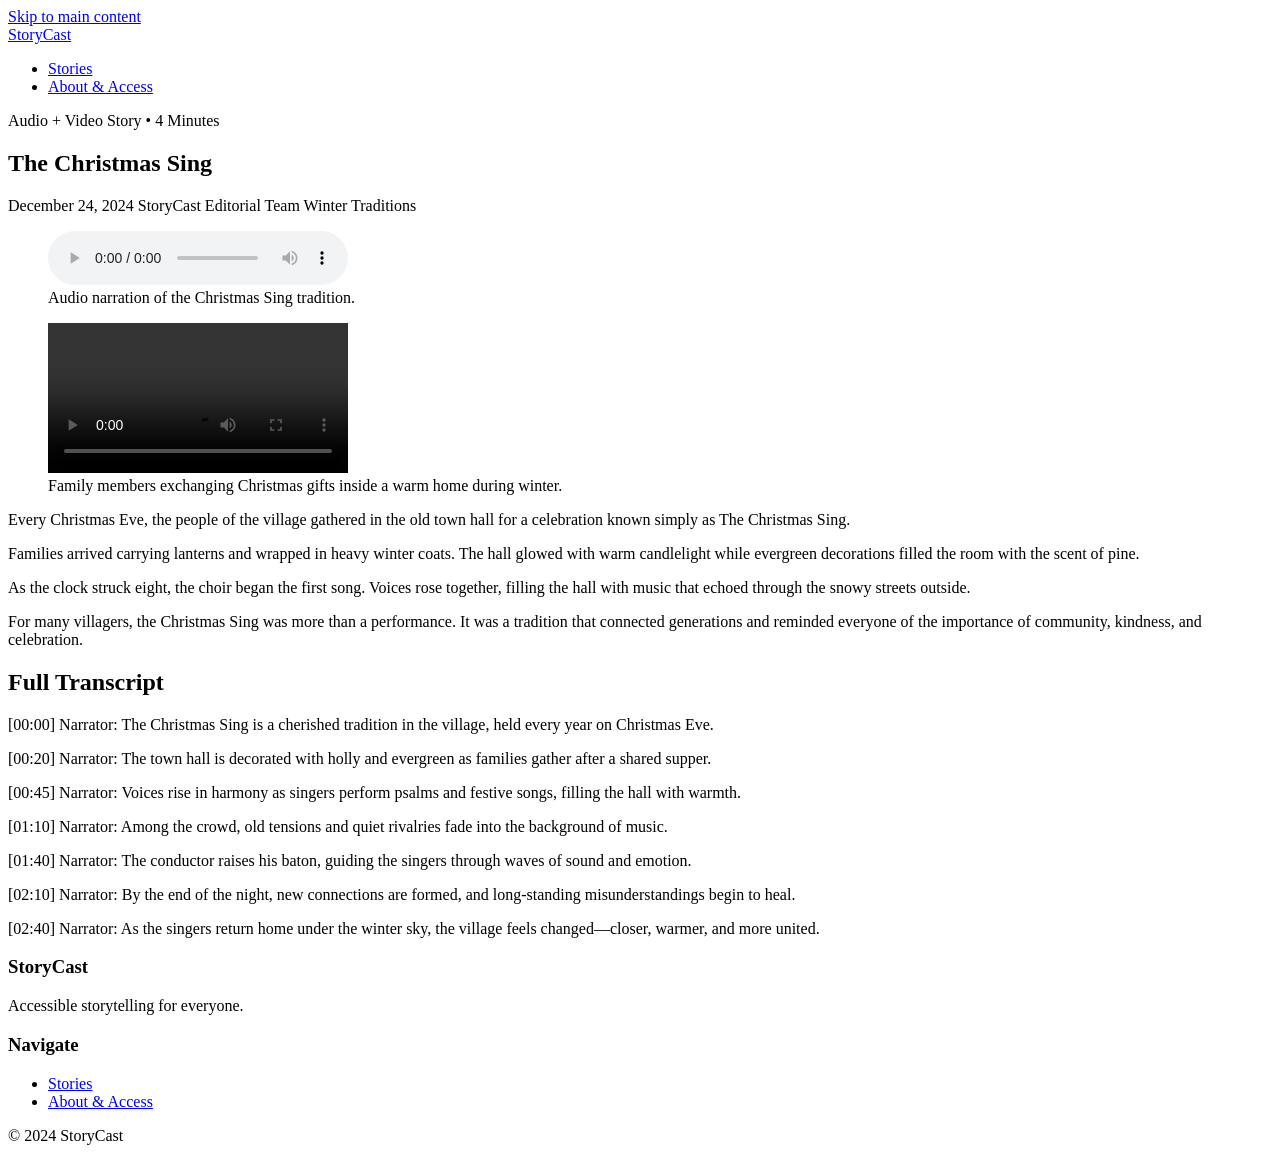
==== story/the-christmas-sing.html @ 902f2dcb "added christmas sing story" ====
<!DOCTYPE html>
<html lang="en">
<head>
<meta charset="UTF-8">
<meta name="viewport" content="width=device-width, initial-scale=1.0">
<meta name="description" content="The Christmas Sing - An accessible audio and video story.">
<title>The Christmas Sing | StoryCast</title>

<link rel="stylesheet" href="../css/main.css">
</head>

<body>

<a href="#main-content" class="skip-nav">Skip to main content</a>

<header class="site-header">
  <div class="container">
    <a href="../index.html" class="site-logo">StoryCast</a>

    <nav class="site-nav" aria-label="Main Navigation">
      <ul>
        <li><a href="../index.html">Stories</a></li>
        <li><a href="../about.html">About & Access</a></li>
      </ul>
    </nav>
  </div>
</header>

<main id="main-content" tabindex="-1">

  <article class="story-layout">

    <header class="story-header">
      <span class="micro-label">Audio + Video Story • 4 Minutes</span>

      <h1>The Christmas Sing</h1>

      <div class="story-meta">
        <span>December 24, 2024</span>
        <span>StoryCast Editorial Team</span>
        <span>Winter Traditions</span>
      </div>
    </header>

    <!-- AUDIO -->

    <div class="story-media">
  <figure>
    <div class="audio-player">
      <audio controls preload="metadata">
        <source
          src="https://listentogenius.com/recordings4/ChristmasSingVillage.mp3"
          type="audio/mpeg">

        Your browser does not support the audio element.
      </audio>

      <figcaption>
        Audio narration of the Christmas Sing tradition.
      </figcaption>
    </div>
  </figure>
</div>

    <!-- VIDEO -->

    <div class="story-media">
  <figure>
    <div class="video-player">

      <video controls preload="metadata">

        <source
          src="https://media.istockphoto.com/id/1706410936/video/snowy-house-window-footage-diverse-family-exchanging-christmas-gifts-to-celebrate-christmas.mp4?s=mp4-640x640-is&k=20&c=TzI0lxd2DM9rheuvS_xzvAlAbXkzs5obFM-q78jfSBw="
          type="video/mp4">

        <track
          kind="captions"
          src="../assets/transcripts/christmas-transcript.vtt"
          srclang="en"
          label="English Captions"
          default>

      </video>

      <figcaption>
        Family members exchanging Christmas gifts inside a warm home during winter.
      </figcaption>

    </div>
  </figure>
</div>

    <!-- STORY -->

    <section class="story-content">

      <p>
        Every Christmas Eve, the people of the village gathered in the old
        town hall for a celebration known simply as The Christmas Sing.
      </p>

      <p>
        Families arrived carrying lanterns and wrapped in heavy winter coats.
        The hall glowed with warm candlelight while evergreen decorations
        filled the room with the scent of pine.
      </p>

      <p>
        As the clock struck eight, the choir began the first song.
        Voices rose together, filling the hall with music that echoed through
        the snowy streets outside.
      </p>

      <p>
        For many villagers, the Christmas Sing was more than a performance.
        It was a tradition that connected generations and reminded everyone
        of the importance of community, kindness, and celebration.
      </p>

    </section>

    <!-- TRANSCRIPT -->

    <section class="transcript" aria-labelledby="transcript-heading">

  <div class="transcript__header">
    <h2 id="transcript-heading">Full Transcript</h2>
  </div>

  <div class="transcript__content">

    <div class="transcript__text">

      <p>
        <span class="timestamp">[00:00]</span>
        <span class="speaker">Narrator:</span>
        The Christmas Sing is a cherished tradition in the village, held every year on Christmas Eve.
      </p>

      <p>
        <span class="timestamp">[00:20]</span>
        <span class="speaker">Narrator:</span>
        The town hall is decorated with holly and evergreen as families gather after a shared supper.
      </p>

      <p>
        <span class="timestamp">[00:45]</span>
        <span class="speaker">Narrator:</span>
        Voices rise in harmony as singers perform psalms and festive songs, filling the hall with warmth.
      </p>

      <p>
        <span class="timestamp">[01:10]</span>
        <span class="speaker">Narrator:</span>
        Among the crowd, old tensions and quiet rivalries fade into the background of music.
      </p>

      <p>
        <span class="timestamp">[01:40]</span>
        <span class="speaker">Narrator:</span>
        The conductor raises his baton, guiding the singers through waves of sound and emotion.
      </p>

      <p>
        <span class="timestamp">[02:10]</span>
        <span class="speaker">Narrator:</span>
        By the end of the night, new connections are formed, and long-standing misunderstandings begin to heal.
      </p>

      <p>
        <span class="timestamp">[02:40]</span>
        <span class="speaker">Narrator:</span>
        As the singers return home under the winter sky, the village feels changed—closer, warmer, and more united.
      </p>

    </div>

  </div>

</section>

  </article>

</main>

<footer class="site-footer">

  <div class="container">

    <div>
      <h3>StoryCast</h3>
      <p>Accessible storytelling for everyone.</p>
    </div>

    <div>
      <h3>Navigate</h3>
      <ul>
        <li><a href="../index.html">Stories</a></li>
        <li><a href="../about.html">About & Access</a></li>
      </ul>
    </div>

  </div>

  <div class="footer-bottom">
    <p>&copy; 2024 StoryCast</p>
  </div>

</footer>

<script src="../js/main.js"></script>

</body>
</html>
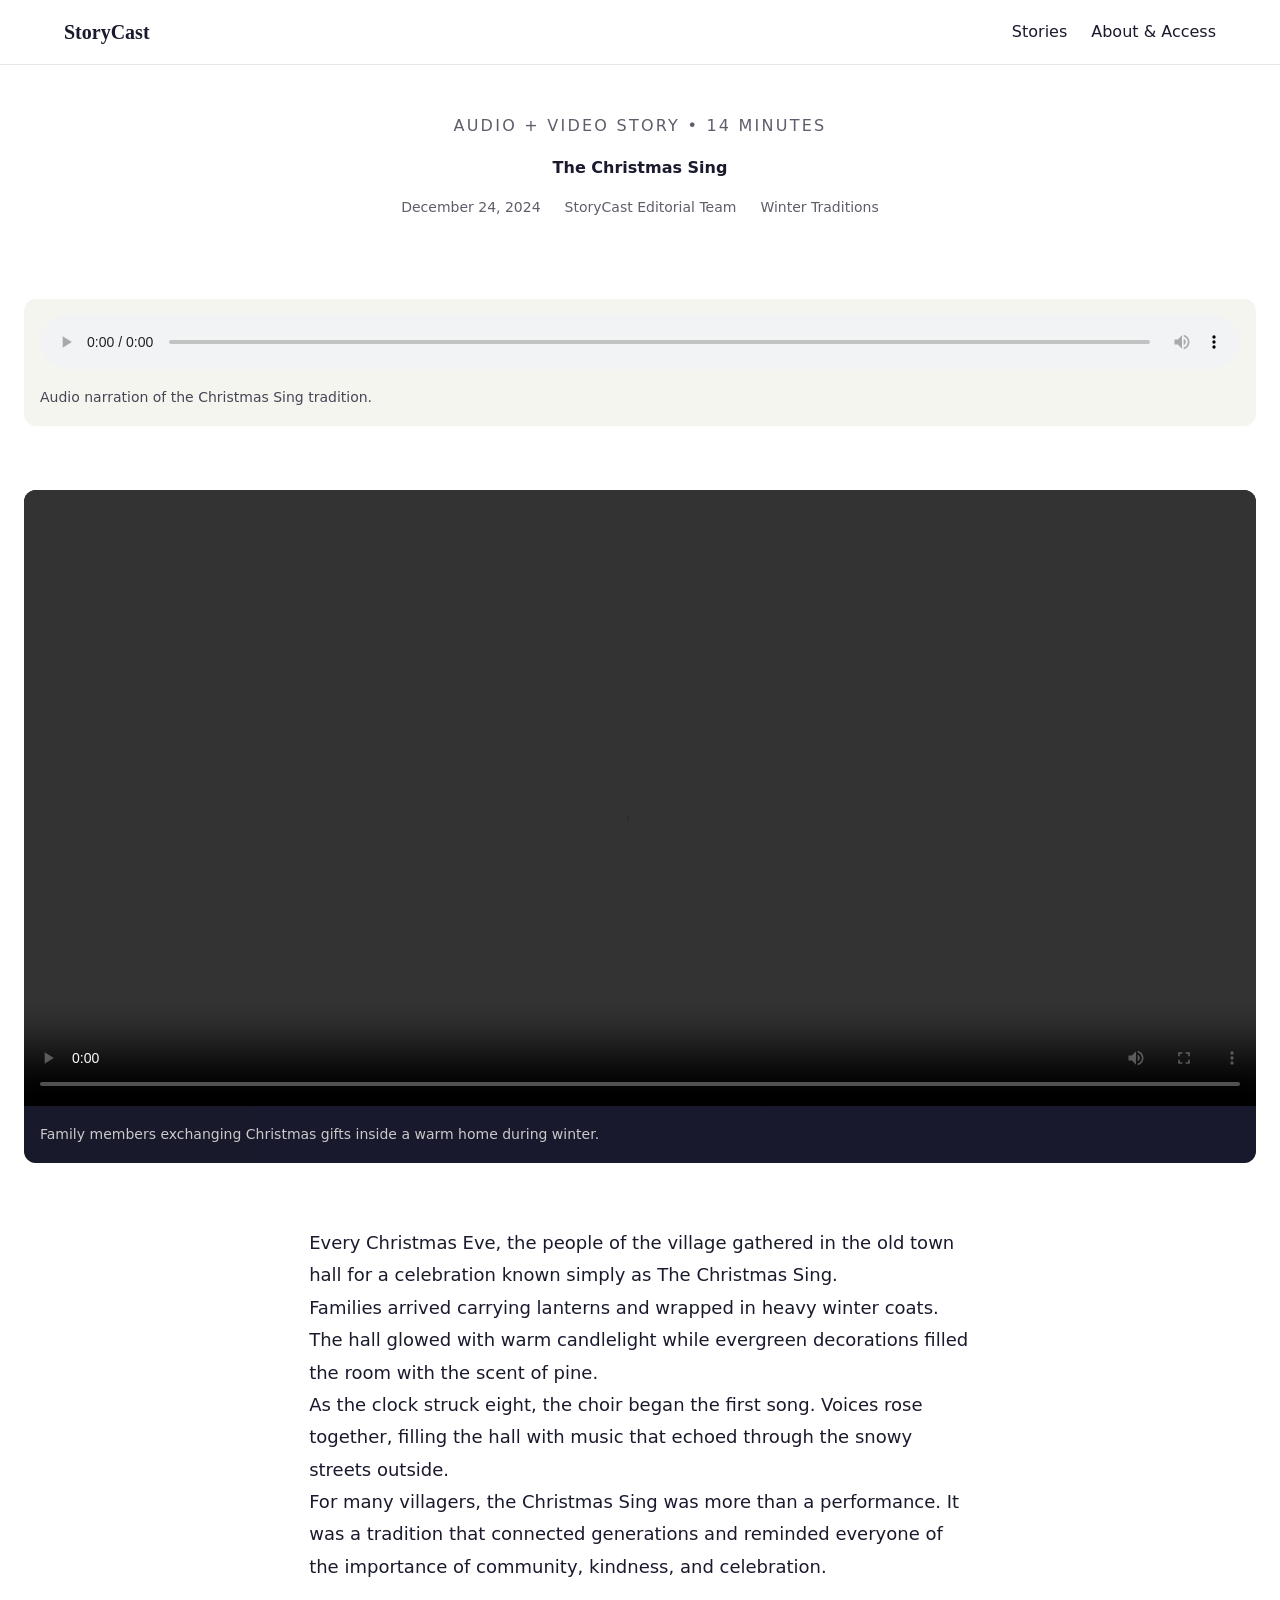
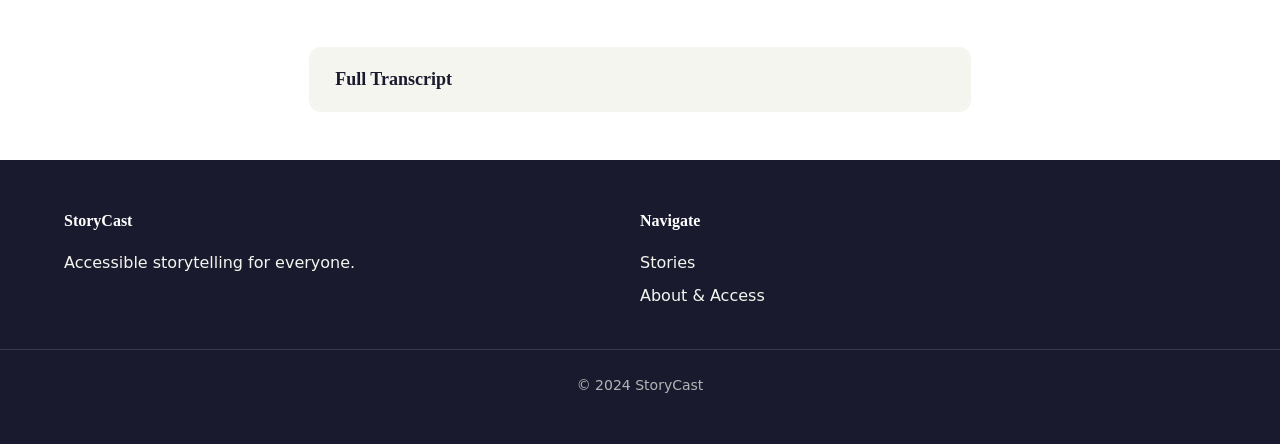
==== commit 1ee06c8a: "added transcript" ====
--- a/story/the-christmas-sing.html
+++ b/story/the-christmas-sing.html
@@ -31,7 +31,7 @@
   <article class="story-layout">
 
     <header class="story-header">
-      <span class="micro-label">Audio + Video Story • 4 Minutes</span>
+      <span class="micro-label">Audio + Video Story • 14 Minutes</span>
 
       <h1>The Christmas Sing</h1>
 
--- a/css/main.css
+++ b/css/main.css
@@ -0,0 +1,994 @@
+@charset "UTF-8";
+@media (prefers-contrast: more) {
+  :root {
+    --focus-ring-color: CanvasText;
+  }
+}
+@media (prefers-color-scheme: dark) {
+  :root {
+    --bg-color: #1a1a2e;
+    --text-color: #f5f5f0;
+  }
+}
+html {
+  font-size: 100%;
+  -webkit-text-size-adjust: 100%;
+}
+
+body {
+  font-family: system-ui, -apple-system, BlinkMacSystemFont, "Segoe UI", Roboto, sans-serif;
+  font-size: 1rem;
+  line-height: 1.6;
+  color: #1a1a2e;
+  background-color: #ffffff;
+  -webkit-font-smoothing: antialiased;
+  -moz-osx-font-smoothing: grayscale;
+}
+
+h1, h2, h3, h4, h5, h6 {
+  font-family: Georgia, "Times New Roman", serif;
+  font-weight: 700;
+  line-height: 1.2;
+  margin-bottom: 1rem;
+  color: #1a1a2e;
+}
+
+h1 {
+  font-size: 3.052rem;
+  margin-bottom: 1.5rem;
+}
+
+h2 {
+  font-size: 2.441rem;
+  margin-top: 3rem;
+}
+
+h3 {
+  font-size: 1.953rem;
+  margin-top: 2rem;
+}
+
+h4 {
+  font-size: 1.563rem;
+}
+
+h5 {
+  font-size: 1.25rem;
+}
+
+p {
+  margin-bottom: 1rem;
+  max-width: 65ch;
+  orphans: 3;
+  widows: 3;
+}
+
+a {
+  color: #1a5f7a;
+  text-decoration: underline;
+  text-underline-offset: 0.15em;
+  text-decoration-thickness: 0.1em;
+  transition: color 150ms ease-out, text-decoration-thickness 150ms ease-out;
+}
+a:hover {
+  color: #134a5e;
+  text-decoration-thickness: 0.2em;
+}
+a:focus-visible {
+  outline: 3px solid #f9a825;
+  outline-offset: 2px;
+  border-radius: 0.25rem;
+}
+a:focus:not(:focus-visible) {
+  outline: none;
+}
+
+small, .text-small {
+  font-size: 0.875rem;
+  line-height: 1.6;
+}
+
+.micro-label {
+  font-family: "SF Mono", Monaco, "Cascadia Code", monospace;
+  font-size: 0.75rem;
+  text-transform: uppercase;
+  letter-spacing: 0.14em;
+  color: #1a1a2e;
+  opacity: 0.7;
+  display: block;
+  margin-bottom: 0.5rem;
+}
+
+.sr-only {
+  position: absolute;
+  width: 1px;
+  height: 1px;
+  padding: 0;
+  margin: -1px;
+  overflow: hidden;
+  clip: rect(0, 0, 0, 0);
+  white-space: nowrap;
+  border: 0;
+}
+
+h1, h2, h3, h4, h5, h6 {
+  font-family: var(--font-heading);
+  font-weight: 700;
+  line-height: var(--line-height-tight);
+  margin-bottom: var(--space-4);
+  color: var(--color-dark);
+}
+
+h1 {
+  font-size: var(--font-size-h1);
+  margin-bottom: var(--space-6);
+}
+
+h2 {
+  font-size: var(--font-size-h2);
+  margin-top: var(--space-12);
+}
+
+h3 {
+  font-size: var(--font-size-h3);
+  margin-top: var(--space-8);
+}
+
+h4 {
+  font-size: var(--font-size-h4);
+}
+
+h5 {
+  font-size: var(--font-size-h5);
+}
+
+p {
+  margin-bottom: var(--space-4);
+  max-width: var(--max-width-narrow);
+  orphans: 3;
+  widows: 3;
+}
+
+a {
+  color: var(--color-primary);
+  text-decoration: underline;
+  text-underline-offset: 0.15em;
+  text-decoration-thickness: 0.1em;
+  transition: color 150ms ease-out, text-decoration-thickness 150ms ease-out;
+}
+
+a:hover {
+  color: var(--color-primary-dark);
+  text-decoration-thickness: 0.2em;
+}
+
+a:focus-visible {
+  outline: var(--focus-ring-width) solid var(--color-focus);
+  outline-offset: var(--focus-ring-offset);
+  border-radius: var(--border-radius-sm);
+}
+
+a:focus:not(:focus-visible) {
+  outline: none;
+}
+
+small, .text-small {
+  font-size: var(--font-size-sm);
+  line-height: var(--line-height-normal);
+}
+
+.micro-label {
+  font-family: var(--font-mono);
+  font-size: var(--font-size-xs);
+  text-transform: uppercase;
+  letter-spacing: 0.14em;
+  color: var(--color-dark);
+  opacity: 0.7;
+  display: block;
+  margin-bottom: var(--space-2);
+}
+
+.sr-only {
+  position: absolute;
+  width: 1px;
+  height: 1px;
+  padding: 0;
+  margin: -1px;
+  overflow: hidden;
+  clip: rect(0, 0, 0, 0);
+  white-space: nowrap;
+  border: 0;
+}
+
+.container {
+  width: 100%;
+  max-width: 75rem;
+  margin-left: auto;
+  margin-right: auto;
+  padding-left: 1.5rem;
+  padding-right: 1.5rem;
+}
+
+.section {
+  padding-top: 4rem;
+  padding-bottom: 4rem;
+}
+
+.page-grid {
+  display: grid;
+  grid-template-rows: auto 1fr auto;
+  min-height: 100vh;
+}
+
+.stories-grid {
+  display: grid;
+  grid-template-columns: repeat(auto-fill, minmax(min(100%, 20rem), 1fr));
+  gap: 2rem;
+  padding: 2rem 0;
+}
+
+.two-column {
+  display: grid;
+  grid-template-columns: 1fr 1fr;
+  gap: 3rem;
+  align-items: start;
+}
+@media (max-width: 64rem) {
+  .two-column {
+    grid-template-columns: 1fr;
+    gap: 2rem;
+  }
+}
+.two-column ul {
+  margin-left: 1.5rem;
+  margin-bottom: 1rem;
+}
+.two-column li {
+  margin-bottom: 0.5rem;
+}
+
+.story-layout {
+  display: grid;
+  grid-template-columns: 1fr min(65ch, 100%) 1fr;
+  gap: 2rem;
+  padding: 3rem 1.5rem;
+}
+.story-layout > * {
+  grid-column: 2;
+}
+.story-layout .story-media {
+  grid-column: 1/-1;
+  margin-bottom: 2rem;
+}
+@media (max-width: 64rem) {
+  .story-layout {
+    grid-template-columns: 1fr;
+    padding: 2rem 1rem;
+  }
+  .story-layout > * {
+    grid-column: 1;
+  }
+}
+
+.story-card-container {
+  container-type: inline-size;
+  container-name: storycard;
+}
+
+.media-card {
+  display: grid;
+  gap: 1rem;
+  background: #ffffff;
+  border-radius: 0.75rem;
+  overflow: hidden;
+  box-shadow: 0 2px 8px rgba(26, 26, 46, 0.1);
+  height: 100%;
+  transition: transform 250ms ease-out, box-shadow 250ms ease-out;
+  grid-template-columns: 1fr;
+}
+.media-card:hover {
+  transform: translateY(-4px);
+  box-shadow: 0 8px 24px rgba(26, 26, 46, 0.15);
+}
+.media-card a {
+  text-decoration: none;
+  color: inherit;
+  display: block;
+  height: 100%;
+}
+.media-card a:focus-visible {
+  outline: 3px solid #f9a825;
+  outline-offset: 2px;
+  border-radius: 0.25rem;
+}
+.media-card__thumbnail {
+  aspect-ratio: 16/9;
+  background: #f5f5f0;
+  overflow: hidden;
+  position: relative;
+}
+.media-card__thumbnail img, .media-card__thumbnail video {
+  width: 100%;
+  height: 100%;
+  object-fit: cover;
+  transition: transform 300ms ease-out;
+}
+.media-card:hover .media-card__thumbnail img {
+  transform: scale(1.05);
+}
+.media-card__type {
+  position: absolute;
+  top: 0.75rem;
+  right: 0.75rem;
+  display: inline-flex;
+  align-items: center;
+  gap: 0.5rem;
+  padding: 0.25rem 0.75rem;
+  background: #1a5f7a;
+  color: #ffffff;
+  border-radius: 0.25rem;
+  font-size: 0.75rem;
+  font-weight: 600;
+  text-transform: uppercase;
+  letter-spacing: 0.05em;
+}
+.media-card__content {
+  padding: 1rem;
+  display: flex;
+  flex-direction: column;
+  gap: 0.5rem;
+}
+.media-card__title {
+  font-size: 1.125rem;
+  margin-bottom: 0;
+  font-family: Georgia, "Times New Roman", serif;
+}
+.media-card__meta {
+  font-size: 0.875rem;
+  color: #1a1a2e;
+  opacity: 0.7;
+  margin-bottom: 0.5rem;
+}
+.media-card__content p {
+  font-size: 0.875rem;
+  line-height: 1.6;
+  margin-bottom: 0;
+  opacity: 0.8;
+}
+
+@container storycard (min-width: 30rem) {
+  .media-card {
+    grid-template-columns: 40% 1fr;
+  }
+  .media-card__thumbnail {
+    aspect-ratio: 1/1;
+  }
+  .media-card__title {
+    font-size: 1.25rem;
+  }
+}
+@container storycard (min-width: 50rem) {
+  .media-card {
+    grid-template-columns: 1fr 1fr;
+  }
+  .media-card__thumbnail {
+    aspect-ratio: 4/3;
+  }
+  .media-card__content {
+    padding: 1.5rem;
+    display: flex;
+    flex-direction: column;
+    justify-content: center;
+  }
+}
+.video-player,
+.audio-player {
+  width: 100%;
+  background: #1a1a2e;
+  border-radius: 0.75rem;
+  overflow: hidden;
+}
+.video-player video, .video-player audio,
+.audio-player video,
+.audio-player audio {
+  width: 100%;
+  display: block;
+}
+.video-player figcaption,
+.audio-player figcaption {
+  padding: 1rem;
+  font-size: 0.875rem;
+  color: #f5f5f0;
+  background: rgba(26, 26, 46, 0.9);
+  line-height: 1.8;
+}
+
+.audio-player {
+  background: #f5f5f0;
+  padding: 1rem;
+}
+.audio-player audio {
+  margin-bottom: 1rem;
+  border-radius: 0.5rem;
+}
+.audio-player figcaption {
+  background: transparent;
+  color: #1a1a2e;
+  padding: 0;
+}
+
+.transcript {
+  margin-top: 2rem;
+  border: 2px solid #f5f5f0;
+  border-radius: 0.75rem;
+  overflow: hidden;
+  background: #ffffff;
+}
+.transcript__header {
+  display: flex;
+  align-items: center;
+  justify-content: space-between;
+  padding: 1rem 1.5rem;
+  background: #f5f5f0;
+  flex-wrap: wrap;
+  gap: 1rem;
+}
+.transcript__header h2, .transcript__header h3 {
+  margin: 0;
+  font-size: 1.125rem;
+  font-family: Georgia, "Times New Roman", serif;
+}
+.transcript__toggle {
+  display: flex;
+  align-items: center;
+  gap: 0.5rem;
+  padding: 0.5rem 1rem;
+  background: #1a5f7a;
+  color: #ffffff;
+  border: none;
+  border-radius: 0.5rem;
+  font-family: system-ui, -apple-system, BlinkMacSystemFont, "Segoe UI", Roboto, sans-serif;
+  font-size: 0.875rem;
+  font-weight: 600;
+  cursor: pointer;
+  transition: background 150ms ease-out;
+}
+.transcript__toggle:hover {
+  background: #134a5e;
+}
+.transcript__toggle:focus-visible {
+  outline: 3px solid #f9a825;
+  outline-offset: 2px;
+  border-radius: 0.25rem;
+}
+.transcript__toggle .toggle-icon {
+  transition: transform 250ms ease-out;
+}
+.transcript__toggle[aria-expanded=true] .toggle-icon {
+  transform: rotate(180deg);
+}
+.transcript__content {
+  max-height: 0;
+  overflow: hidden;
+  transition: max-height 350ms ease-out;
+}
+.transcript__content[aria-hidden=false] {
+  max-height: 2000px;
+}
+.transcript__text {
+  padding: 1.5rem;
+  line-height: 1.8;
+}
+.transcript__text .speaker {
+  font-weight: 600;
+  color: #1a5f7a;
+}
+.transcript__text .timestamp {
+  display: inline-block;
+  padding: 0.25rem 0.5rem;
+  background: #f5f5f0;
+  border-radius: 0.25rem;
+  font-family: "SF Mono", Monaco, "Cascadia Code", monospace;
+  font-size: 0.875rem;
+  color: #c84b31;
+  cursor: pointer;
+  text-decoration: none;
+  margin-right: 0.5rem;
+  transition: background 150ms ease-out, color 150ms ease-out;
+}
+.transcript__text .timestamp:hover {
+  background: #c84b31;
+  color: #ffffff;
+}
+.transcript__text p {
+  margin-bottom: 1rem;
+  padding-left: 2rem;
+  text-indent: -2rem;
+  max-width: 100%;
+}
+.transcript__download {
+  display: inline-flex;
+  align-items: center;
+  gap: 0.5rem;
+  margin: 0 1.5rem 1.5rem;
+  padding: 0.5rem 1rem;
+  border: 2px solid #1a5f7a;
+  border-radius: 0.5rem;
+  color: #1a5f7a;
+  font-weight: 600;
+  text-decoration: none;
+  transition: background 150ms ease-out, color 150ms ease-out;
+}
+.transcript__download:hover {
+  background: #1a5f7a;
+  color: #ffffff;
+}
+
+figure {
+  margin: 0;
+}
+figure figcaption {
+  padding: 1rem;
+  font-size: 0.875rem;
+  color: #1a1a2e;
+  opacity: 0.8;
+  background: #f5f5f0;
+  border-radius: 0 0 0.75rem 0.75rem;
+}
+
+::cue {
+  font-family: system-ui, -apple-system, BlinkMacSystemFont, "Segoe UI", Roboto, sans-serif;
+  font-size: 1.2em;
+  background: rgba(26, 26, 46, 0.9);
+  color: #ffffff;
+}
+
+::cue(v) {
+  color: #f9a825;
+}
+
+.skip-nav {
+  position: absolute;
+  top: -100%;
+  left: 50%;
+  transform: translateX(-50%);
+  z-index: 999;
+  padding: 1rem 1.5rem;
+  background: #1a1a2e;
+  color: #ffffff;
+  font-weight: 600;
+  text-decoration: none;
+  border-radius: 0 0 0.75rem 0.75rem;
+  transition: top 250ms ease-out;
+}
+.skip-nav:focus {
+  top: 0;
+  outline: 3px solid #f9a825;
+  outline-offset: 2px;
+  border-radius: 0.25rem;
+}
+
+:focus-visible {
+  outline: 3px solid #f9a825;
+  outline-offset: 2px;
+  border-radius: 0.25rem;
+}
+
+:focus:not(:focus-visible) {
+  outline: none;
+}
+
+@media (prefers-reduced-motion: reduce) {
+  *,
+  *::before,
+  *::after {
+    animation-duration: 0.01ms !important;
+    animation-iteration-count: 1 !important;
+    transition-duration: 0.01ms !important;
+    scroll-behavior: auto !important;
+  }
+}
+@media (prefers-contrast: more) {
+  .media-card,
+  .transcript,
+  .audio-player,
+  .video-player {
+    border: 2px solid CanvasText;
+  }
+  a {
+    text-decoration: underline;
+  }
+}
+[aria-live] {
+  position: fixed;
+  bottom: 0;
+  right: 0;
+  z-index: 300;
+  padding: 1rem;
+  background: #1a1a2e;
+  color: #ffffff;
+  border-radius: 0.75rem;
+  max-width: 30rem;
+}
+[aria-live]:empty {
+  display: none;
+}
+
+@media print {
+  .skip-nav,
+  .transcript__toggle,
+  .mobile-menu-btn {
+    display: none !important;
+  }
+  .transcript__content {
+    max-height: none !important;
+  }
+  a {
+    text-decoration: underline;
+  }
+  a::after {
+    content: " (" attr(href) ")";
+    font-size: 0.9em;
+    opacity: 0.7;
+  }
+  .hero {
+    background: white !important;
+    color: black !important;
+  }
+  .site-footer {
+    background: white !important;
+    color: black !important;
+  }
+}
+*, *::before, *::after {
+  box-sizing: border-box;
+  margin: 0;
+  padding: 0;
+}
+
+html {
+  scroll-behavior: smooth;
+}
+
+body {
+  min-height: 100vh;
+  display: grid;
+  grid-template-rows: auto 1fr auto;
+}
+
+.site-header {
+  position: sticky;
+  top: 0;
+  z-index: 200;
+  background: rgba(255, 255, 255, 0.95);
+  backdrop-filter: blur(8px);
+  border-bottom: 1px solid rgba(26, 26, 46, 0.1);
+}
+.site-header .container {
+  display: flex;
+  align-items: center;
+  justify-content: space-between;
+  padding-top: 1rem;
+  padding-bottom: 1rem;
+}
+
+.site-logo {
+  font-family: Georgia, "Times New Roman", serif;
+  font-size: 1.25rem;
+  font-weight: 700;
+  color: #1a1a2e;
+  text-decoration: none;
+}
+.site-logo:hover {
+  color: #1a5f7a;
+}
+.site-logo:focus-visible {
+  outline: 3px solid #f9a825;
+  outline-offset: 2px;
+  border-radius: 0.25rem;
+}
+
+.site-nav ul {
+  display: flex;
+  list-style: none;
+  gap: 1.5rem;
+}
+.site-nav a {
+  font-weight: 500;
+  text-decoration: none;
+  color: #1a1a2e;
+  padding: 0.5rem 0;
+  border-bottom: 2px solid transparent;
+  transition: border-color 150ms ease-out, color 150ms ease-out;
+}
+.site-nav a:hover, .site-nav a[aria-current=page] {
+  border-bottom-color: #1a5f7a;
+  color: #1a5f7a;
+}
+
+.mobile-menu-btn {
+  display: none;
+  background: none;
+  border: none;
+  cursor: pointer;
+  padding: 0.5rem;
+  color: #1a1a2e;
+}
+.mobile-menu-btn:focus-visible {
+  outline: 3px solid #f9a825;
+  outline-offset: 2px;
+  border-radius: 0.25rem;
+}
+
+.btn-primary {
+  display: inline-flex;
+  align-items: center;
+  gap: 0.5rem;
+  padding: 0.75rem 1.5rem;
+  background: #1a5f7a;
+  color: #ffffff;
+  font-family: system-ui, -apple-system, BlinkMacSystemFont, "Segoe UI", Roboto, sans-serif;
+  font-weight: 600;
+  font-size: 1rem;
+  border-radius: 0.5rem;
+  text-decoration: none;
+  border: none;
+  cursor: pointer;
+  transition: background 150ms ease-out, transform 150ms ease-out, box-shadow 150ms ease-out;
+}
+.btn-primary:hover {
+  background: #134a5e;
+  transform: translateY(-2px);
+  box-shadow: 0 4px 12px rgba(26, 95, 122, 0.3);
+  color: #ffffff;
+}
+.btn-primary:focus-visible {
+  outline: 3px solid #f9a825;
+  outline-offset: 2px;
+  border-radius: 0.25rem;
+}
+
+.btn-secondary {
+  display: inline-flex;
+  align-items: center;
+  gap: 0.5rem;
+  padding: 0.75rem 1.5rem;
+  background: transparent;
+  color: #1a1a2e;
+  font-family: system-ui, -apple-system, BlinkMacSystemFont, "Segoe UI", Roboto, sans-serif;
+  font-weight: 600;
+  font-size: 1rem;
+  border-radius: 0.5rem;
+  text-decoration: none;
+  border: 2px solid #1a1a2e;
+  cursor: pointer;
+  transition: all 150ms ease-out;
+}
+.btn-secondary:hover {
+  background: #1a1a2e;
+  color: #f5f5f0;
+}
+.btn-secondary:focus-visible {
+  outline: 3px solid #f9a825;
+  outline-offset: 2px;
+  border-radius: 0.25rem;
+}
+
+.hero {
+  background: #1a5f7a;
+  color: #ffffff;
+  padding: 6rem 1.5rem;
+  text-align: center;
+}
+.hero h1 {
+  color: inherit;
+  max-width: 20ch;
+  margin-left: auto;
+  margin-right: auto;
+}
+.hero p {
+  max-width: 60ch;
+  margin-left: auto;
+  margin-right: auto;
+  font-size: 1.125rem;
+  opacity: 0.9;
+}
+.hero .btn-primary {
+  background: #f9a825;
+  color: #1a1a2e;
+  font-weight: 700;
+  margin-top: 2rem;
+}
+.hero .btn-primary:hover {
+  background: #e69500;
+}
+
+.about-hero {
+  background: #c84b31;
+}
+
+.story-header {
+  text-align: center;
+  margin-bottom: 3rem;
+}
+.story-header .micro-label {
+  margin-bottom: 1rem;
+}
+.story-header h1 {
+  margin-bottom: 1rem;
+}
+
+.story-meta {
+  display: flex;
+  justify-content: center;
+  gap: 1.5rem;
+  margin-top: 1rem;
+  font-size: 0.875rem;
+  color: #1a1a2e;
+  opacity: 0.7;
+  flex-wrap: wrap;
+}
+
+.story-content {
+  max-width: 65ch;
+  margin: 0 auto;
+}
+.story-content p {
+  font-size: 1.125rem;
+  line-height: 1.8;
+}
+
+.related-stories {
+  margin-top: 4rem;
+  padding-top: 3rem;
+  border-top: 2px solid #f5f5f0;
+}
+.related-stories h2 {
+  text-align: center;
+  margin-bottom: 2rem;
+  margin-top: 0;
+}
+
+.accessibility-features {
+  background: #f5f5f0;
+  padding: 2rem;
+  border-radius: 0.75rem;
+  margin: 2rem 0;
+}
+.accessibility-features h3 {
+  margin-top: 0;
+  margin-bottom: 1rem;
+}
+.accessibility-features ul {
+  list-style: none;
+  padding: 0;
+}
+.accessibility-features li {
+  padding: 0.75rem 0;
+  padding-left: 2rem;
+  position: relative;
+  border-bottom: 1px solid rgba(26, 26, 46, 0.1);
+}
+.accessibility-features li:last-child {
+  border-bottom: none;
+}
+.accessibility-features li::before {
+  content: "✓";
+  position: absolute;
+  left: 0;
+  color: #2e7d32;
+  font-weight: 700;
+  font-size: 1.125rem;
+}
+
+.site-footer {
+  background: #1a1a2e;
+  color: #f5f5f0;
+  padding: 3rem 0;
+}
+.site-footer a {
+  color: #f5f5f0;
+  text-decoration: none;
+}
+.site-footer a:hover {
+  color: #f9a825;
+  text-decoration: underline;
+}
+.site-footer .container {
+  display: grid;
+  grid-template-columns: 2fr 1fr 1fr;
+  gap: 2rem;
+}
+.site-footer h3 {
+  color: #ffffff;
+  font-size: 1rem;
+  margin-bottom: 1rem;
+  margin-top: 0;
+  font-family: Georgia, "Times New Roman", serif;
+}
+.site-footer ul {
+  list-style: none;
+  padding: 0;
+}
+.site-footer li {
+  margin-bottom: 0.5rem;
+}
+
+.footer-bottom {
+  margin-top: 2rem;
+  padding-top: 1.5rem;
+  border-top: 1px solid rgba(245, 245, 240, 0.2);
+  text-align: center;
+  font-size: 0.875rem;
+  opacity: 0.7;
+}
+
+#announcements {
+  position: fixed;
+  bottom: 1rem;
+  right: 1rem;
+  z-index: 300;
+  padding: 1rem;
+  background: #1a1a2e;
+  color: #ffffff;
+  border-radius: 0.75rem;
+  max-width: 30rem;
+  box-shadow: 0 4px 12px rgba(0, 0, 0, 0.3);
+}
+#announcements:empty {
+  display: none;
+}
+
+@media (max-width: 48rem) {
+  .site-nav {
+    display: none;
+  }
+  .site-nav.is-open {
+    display: flex;
+    flex-direction: column;
+    position: absolute;
+    top: 100%;
+    left: 0;
+    right: 0;
+    background: #ffffff;
+    padding: 1rem;
+    box-shadow: 0 4px 12px rgba(0, 0, 0, 0.1);
+  }
+  .site-nav.is-open ul {
+    flex-direction: column;
+    gap: 1rem;
+  }
+  .mobile-menu-btn {
+    display: block;
+  }
+  .hero {
+    padding: 4rem 1rem;
+  }
+  .hero h1 {
+    font-size: 2.441rem;
+  }
+  .section {
+    padding-top: 3rem;
+    padding-bottom: 3rem;
+  }
+  .stories-grid {
+    grid-template-columns: 1fr;
+  }
+  .site-footer .container {
+    grid-template-columns: 1fr;
+    text-align: center;
+  }
+  .story-meta {
+    flex-direction: column;
+    gap: 0.5rem;
+  }
+  .transcript__header {
+    flex-direction: column;
+    align-items: flex-start;
+  }
+  .accessibility-features {
+    padding: 1rem;
+  }
+}
+
+/*# sourceMappingURL=main.css.map */
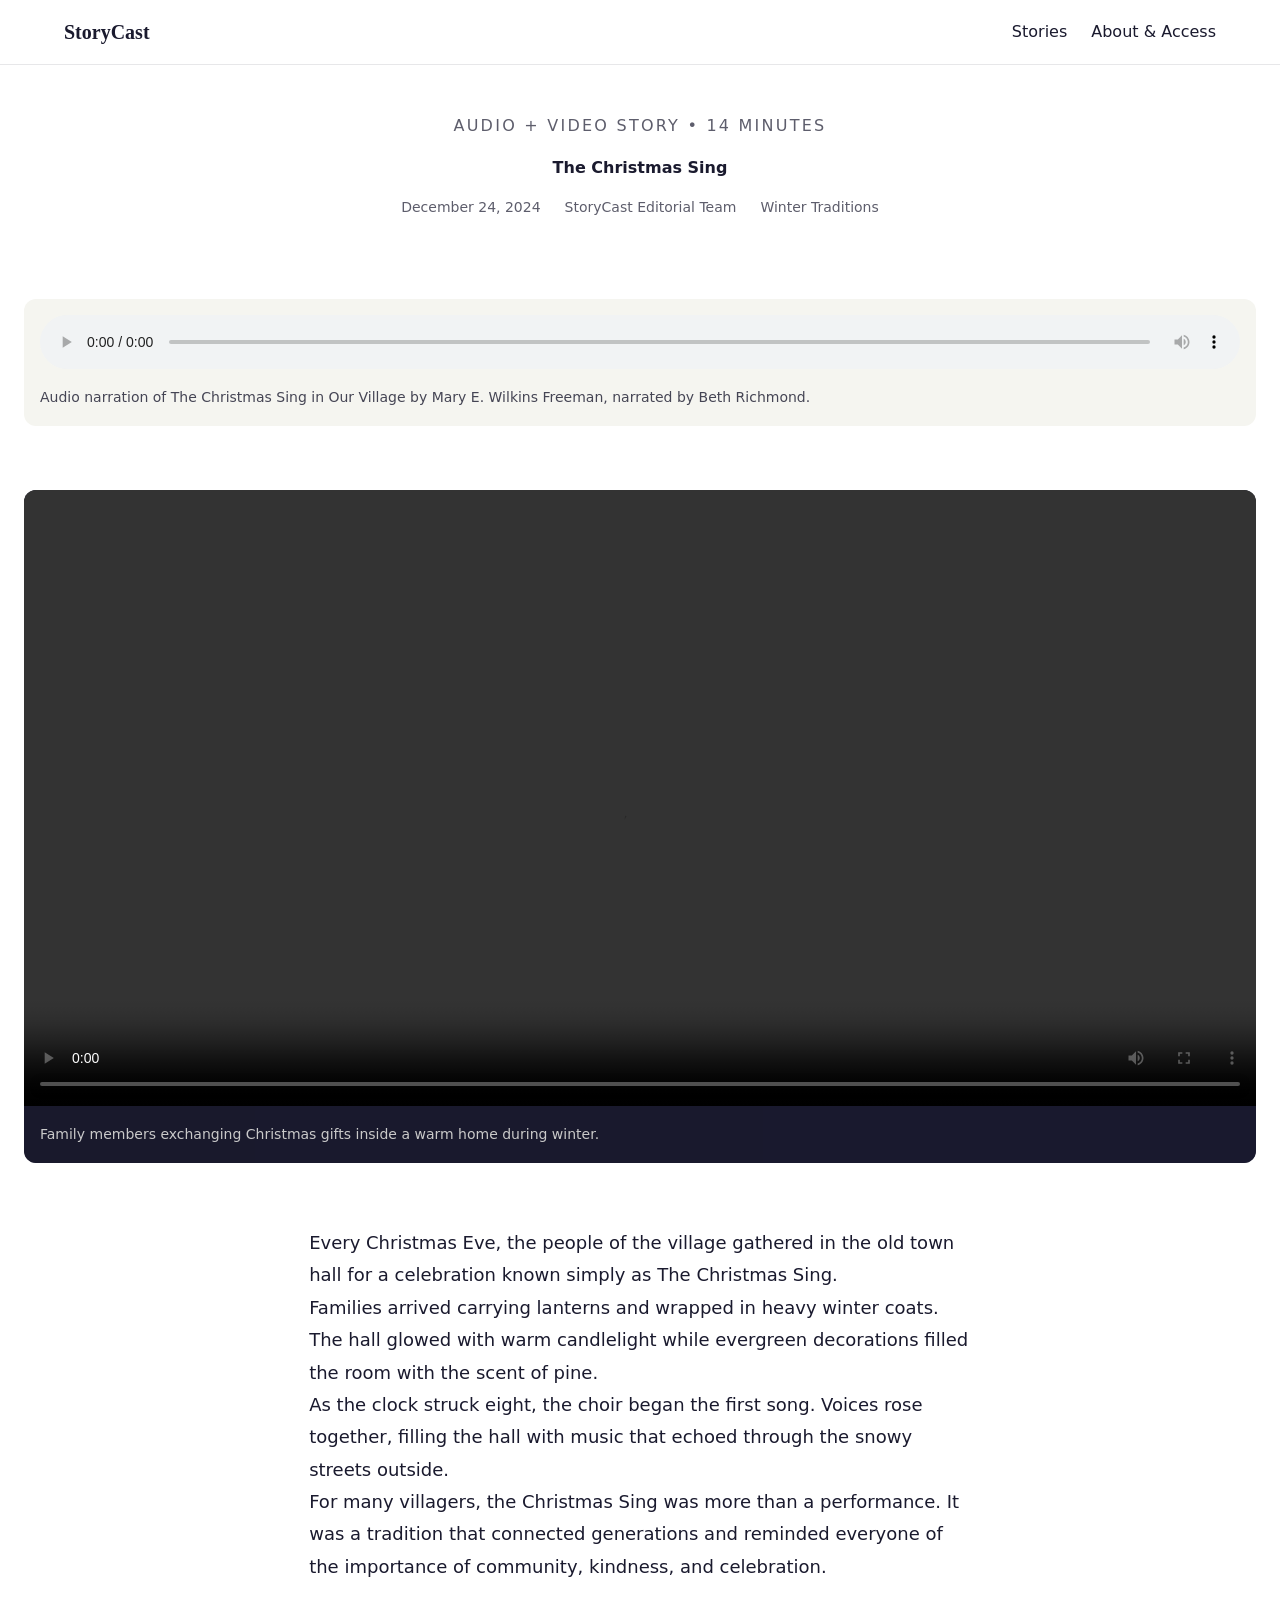
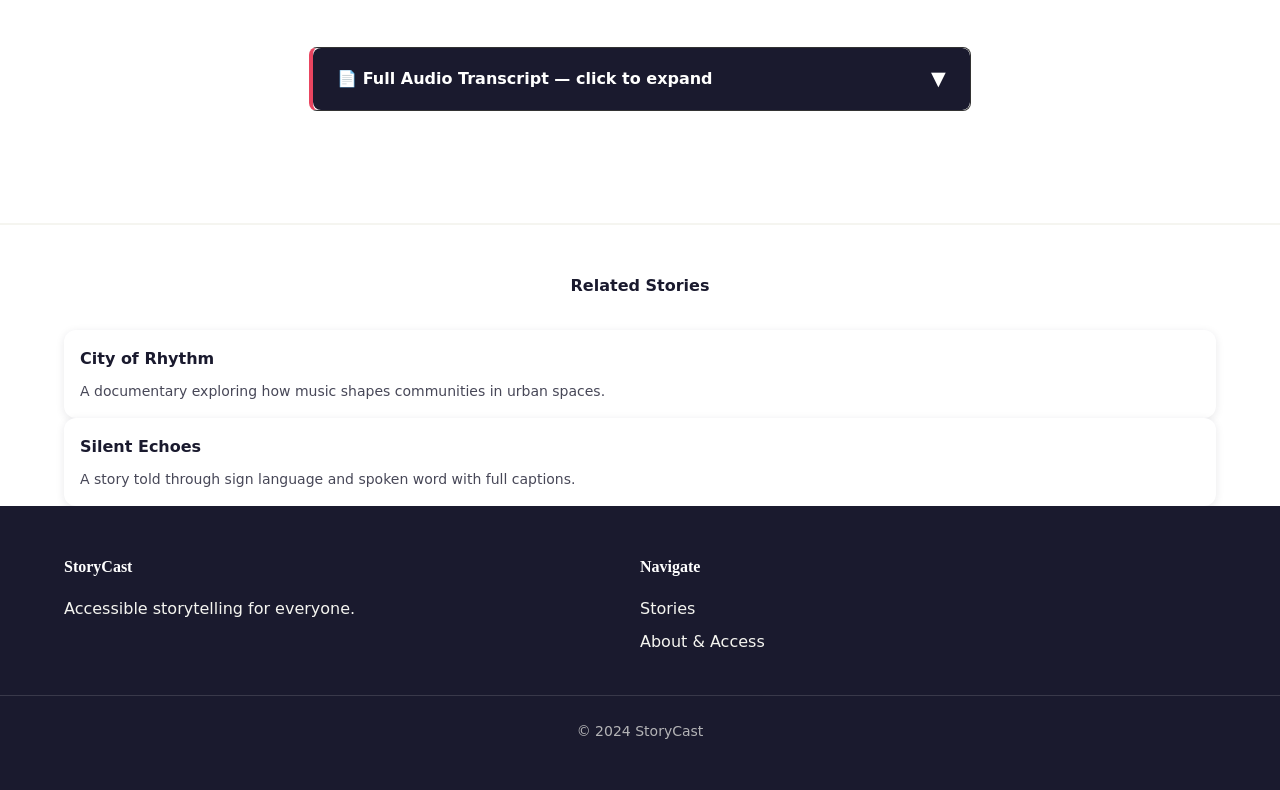
==== commit 0e24cb2d: "added related stories" ====
--- a/story/the-christmas-sing.html
+++ b/story/the-christmas-sing.html
@@ -5,8 +5,90 @@
 <meta name="viewport" content="width=device-width, initial-scale=1.0">
 <meta name="description" content="The Christmas Sing - An accessible audio and video story.">
 <title>The Christmas Sing | StoryCast</title>
-
 <link rel="stylesheet" href="../css/main.css">
+<style>
+  /* TRANSCRIPT DROPDOWN STYLES */
+  .transcript { margin-top: 2rem; border: 1px solid #333; border-left: 4px solid #e94560; border-radius: 8px; overflow: hidden; }
+
+  .transcript__toggle {
+    width: 100%;
+    background: #1a1a2e;
+    color: #fffffe;
+    border: none;
+    padding: 1.2rem 1.5rem;
+    font-size: 1rem;
+    font-weight: 700;
+    text-align: left;
+    cursor: pointer;
+    display: flex;
+    align-items: center;
+    justify-content: space-between;
+    gap: 1rem;
+  }
+
+  .transcript__toggle:hover { background: #0f3460; }
+  .transcript__toggle:focus-visible { outline: 3px solid #ffd803; outline-offset: 2px; }
+
+  .transcript__toggle .arrow {
+    font-size: 1.2rem;
+    transition: transform 0.3s ease;
+    flex-shrink: 0;
+  }
+
+  .transcript__toggle[aria-expanded="true"] .arrow { transform: rotate(180deg); }
+
+  .transcript__body {
+    display: none;
+    background: #111124;
+    padding: 1.5rem;
+    border-top: 1px solid #333;
+  }
+
+  .transcript__body.is-open { display: block; }
+
+  .transcript__body p {
+    margin-bottom: 1.2rem;
+    line-height: 1.8;
+    font-size: 0.95rem;
+    color: #c8c8d8;
+  }
+
+  .timestamp {
+    display: inline-block;
+    background: #e94560;
+    color: #fff;
+    font-size: 0.75rem;
+    font-weight: 700;
+    padding: 2px 8px;
+    border-radius: 20px;
+    margin-right: 8px;
+    font-family: monospace;
+    vertical-align: middle;
+  }
+
+  .speaker {
+    font-weight: 700;
+    color: #ffd803;
+    margin-right: 6px;
+  }
+
+  .transcript__download {
+    display: inline-block;
+    margin-top: 1rem;
+    background: transparent;
+    border: 2px solid #e94560;
+    color: #e94560;
+    padding: 0.5rem 1.2rem;
+    border-radius: 20px;
+    font-size: 0.85rem;
+    font-weight: 700;
+    text-decoration: none;
+    transition: background 0.2s, color 0.2s;
+  }
+
+  .transcript__download:hover { background: #e94560; color: #fff; }
+  .transcript__download:focus-visible { outline: 3px solid #ffd803; outline-offset: 2px; }
+</style>
 </head>
 
 <body>
@@ -16,7 +98,6 @@
 <header class="site-header">
   <div class="container">
     <a href="../index.html" class="site-logo">StoryCast</a>
-
     <nav class="site-nav" aria-label="Main Navigation">
       <ul>
         <li><a href="../index.html">Stories</a></li>
@@ -32,9 +113,7 @@
 
     <header class="story-header">
       <span class="micro-label">Audio + Video Story • 14 Minutes</span>
-
       <h1>The Christmas Sing</h1>
-
       <div class="story-meta">
         <span>December 24, 2024</span>
         <span>StoryCast Editorial Team</span>
@@ -43,156 +122,170 @@
     </header>
 
     <!-- AUDIO -->
-
     <div class="story-media">
-  <figure>
-    <div class="audio-player">
-      <audio controls preload="metadata">
-        <source
-          src="https://listentogenius.com/recordings4/ChristmasSingVillage.mp3"
-          type="audio/mpeg">
-
-        Your browser does not support the audio element.
-      </audio>
-
-      <figcaption>
-        Audio narration of the Christmas Sing tradition.
-      </figcaption>
-    </div>
-  </figure>
-</div>
+      <figure>
+        <div class="audio-player">
+          <audio controls preload="metadata">
+            <source src="https://listentogenius.com/recordings4/ChristmasSingVillage.mp3" type="audio/mpeg">
+            Your browser does not support the audio element.
+          </audio>
+          <figcaption>
+            Audio narration of The Christmas Sing in Our Village by Mary E. Wilkins Freeman, narrated by Beth Richmond.
+          </figcaption>
+        </div>
+      </figure>
+    </div>
 
     <!-- VIDEO -->
-
     <div class="story-media">
-  <figure>
-    <div class="video-player">
-
-      <video controls preload="metadata">
-
-        <source
-          src="https://media.istockphoto.com/id/1706410936/video/snowy-house-window-footage-diverse-family-exchanging-christmas-gifts-to-celebrate-christmas.mp4?s=mp4-640x640-is&k=20&c=TzI0lxd2DM9rheuvS_xzvAlAbXkzs5obFM-q78jfSBw="
-          type="video/mp4">
-
-        <track
-          kind="captions"
-          src="../assets/transcripts/christmas-transcript.vtt"
-          srclang="en"
-          label="English Captions"
-          default>
-
-      </video>
-
-      <figcaption>
-        Family members exchanging Christmas gifts inside a warm home during winter.
-      </figcaption>
-
-    </div>
-  </figure>
-</div>
+      <figure>
+        <div class="video-player">
+          <video controls preload="metadata">
+            <source src="https://media.istockphoto.com/id/1706410936/video/snowy-house-window-footage-diverse-family-exchanging-christmas-gifts-to-celebrate-christmas.mp4?s=mp4-640x640-is&k=20&c=TzI0lxd2DM9rheuvS_xzvAlAbXkzs5obFM-q78jfSBw=" type="video/mp4">
+            <track kind="captions" src="../assets/transcripts/christmas-transcript.vtt" srclang="en" label="English Captions" default>
+          </video>
+          <figcaption>
+            Family members exchanging Christmas gifts inside a warm home during winter.
+          </figcaption>
+        </div>
+      </figure>
+    </div>
 
     <!-- STORY -->
-
     <section class="story-content">
-
-      <p>
-        Every Christmas Eve, the people of the village gathered in the old
-        town hall for a celebration known simply as The Christmas Sing.
-      </p>
-
-      <p>
-        Families arrived carrying lanterns and wrapped in heavy winter coats.
-        The hall glowed with warm candlelight while evergreen decorations
-        filled the room with the scent of pine.
-      </p>
-
-      <p>
-        As the clock struck eight, the choir began the first song.
-        Voices rose together, filling the hall with music that echoed through
-        the snowy streets outside.
-      </p>
-
-      <p>
-        For many villagers, the Christmas Sing was more than a performance.
-        It was a tradition that connected generations and reminded everyone
-        of the importance of community, kindness, and celebration.
-      </p>
-
+      <p>Every Christmas Eve, the people of the village gathered in the old town hall for a celebration known simply as The Christmas Sing.</p>
+      <p>Families arrived carrying lanterns and wrapped in heavy winter coats. The hall glowed with warm candlelight while evergreen decorations filled the room with the scent of pine.</p>
+      <p>As the clock struck eight, the choir began the first song. Voices rose together, filling the hall with music that echoed through the snowy streets outside.</p>
+      <p>For many villagers, the Christmas Sing was more than a performance. It was a tradition that connected generations and reminded everyone of the importance of community, kindness, and celebration.</p>
     </section>
 
-    <!-- TRANSCRIPT -->
-
+    <!-- TRANSCRIPT DROPDOWN -->
     <section class="transcript" aria-labelledby="transcript-heading">
 
-  <div class="transcript__header">
-    <h2 id="transcript-heading">Full Transcript</h2>
-  </div>
-
-  <div class="transcript__content">
-
-    <div class="transcript__text">
-
-      <p>
-        <span class="timestamp">[00:00]</span>
-        <span class="speaker">Narrator:</span>
-        The Christmas Sing is a cherished tradition in the village, held every year on Christmas Eve.
-      </p>
-
-      <p>
-        <span class="timestamp">[00:20]</span>
-        <span class="speaker">Narrator:</span>
-        The town hall is decorated with holly and evergreen as families gather after a shared supper.
-      </p>
-
-      <p>
-        <span class="timestamp">[00:45]</span>
-        <span class="speaker">Narrator:</span>
-        Voices rise in harmony as singers perform psalms and festive songs, filling the hall with warmth.
-      </p>
-
-      <p>
-        <span class="timestamp">[01:10]</span>
-        <span class="speaker">Narrator:</span>
-        Among the crowd, old tensions and quiet rivalries fade into the background of music.
-      </p>
-
-      <p>
-        <span class="timestamp">[01:40]</span>
-        <span class="speaker">Narrator:</span>
-        The conductor raises his baton, guiding the singers through waves of sound and emotion.
-      </p>
-
-      <p>
-        <span class="timestamp">[02:10]</span>
-        <span class="speaker">Narrator:</span>
-        By the end of the night, new connections are formed, and long-standing misunderstandings begin to heal.
-      </p>
-
-      <p>
-        <span class="timestamp">[02:40]</span>
-        <span class="speaker">Narrator:</span>
-        As the singers return home under the winter sky, the village feels changed—closer, warmer, and more united.
-      </p>
-
-    </div>
-
-  </div>
-
-</section>
+      <button
+        class="transcript__toggle"
+        id="transcript-btn"
+        aria-expanded="false"
+        aria-controls="transcript-body"
+      >
+        <span id="transcript-heading">📄 Full Audio Transcript — click to expand</span>
+        <span class="arrow" aria-hidden="true">▼</span>
+      </button>
+
+      <div class="transcript__body" id="transcript-body" role="region" aria-label="Full audio transcript">
+
+        <p><span class="timestamp">00:00</span><span class="speaker">Narrator:</span> The following is The Christmas Sing in Our Village by Mary E. Wilkins Freeman, narrated by Beth Richmond.</p>
+
+        <p><span class="timestamp">00:18</span><span class="speaker">Narrator:</span> The singing school is a regular institution in our village during the winter months, but the one of special interest is held on Christmas Eve — called the Christmas Sing.</p>
+
+        <p><span class="timestamp">00:35</span><span class="speaker">Narrator:</span> On that night only the psalms and fugues appropriate to the occasion are sung, and the town hall is trimmed with holly and evergreen. The sing begins at eight o'clock and is always preceded by a turkey supper.</p>
+
+        <p><span class="timestamp">00:52</span><span class="speaker">Narrator:</span> The supper is at the tavern — now we say hotel — the same old house where the stages drew up before the railroad was built. At least two hours are required to dispose of the good things and speechify.</p>
+
+        <p><span class="timestamp">01:10</span><span class="speaker">Narrator:</span> Then the people cross the road to the town hall where the sing is held. It is a great occasion and the women give as much care to their costumes as if they were going to a ball.</p>
+
+        <p><span class="timestamp">01:28</span><span class="speaker">Narrator:</span> The dressmaker is hard worked for weeks before the sing. Everybody who can afford it has a new dress, and those who cannot have their old ones made over.</p>
+
+        <p><span class="timestamp">02:05</span><span class="speaker">Narrator:</span> The sing of last year was noteworthy in another respect — there were three betrothals and a runaway marriage that night. It was ideal weather: very cold and clear, a full moon, and beautiful snow for sleighing.</p>
+
+        <p><span class="timestamp">02:45</span><span class="speaker">Narrator:</span> At six o'clock everybody was assembled at the tavern. Past and present members of the singing school, even old man Veazey who was over ninety, were there.</p>
+
+        <p><span class="timestamp">03:05</span><span class="speaker">Narrator:</span> One of the best speeches was made by Mr. Cassius C. Dowell from East Langham — a fine tenor singer and quite a celebrity who sings in the church choir and is in great demand at funerals.</p>
+
+        <p><span class="timestamp">03:25</span><span class="speaker">Narrator:</span> Lottie Green sat next to him at supper. Mr. Lucius Downey was on her other side, but she paid no attention to him.</p>
+
+        <p><span class="timestamp">03:48</span><span class="speaker">Narrator:</span> Lorinda Snell looked very well in a new silk dress, plum color with velvet trimming. Her cheeks were pink, her eyes bright, and her hair most beautifully crimped.</p>
+
+        <p><span class="timestamp">04:10</span><span class="speaker">Narrator:</span> Lottie Green had made over her old blue cloth dress and added silk sleeves — it looked as good as new.</p>
+
+        <p><span class="timestamp">04:32</span><span class="speaker">Narrator:</span> Probably Maria Rice had the finest new dress — pink silk with a square, low-cut waist. A most startling innovation in our village.</p>
+
+        <p><span class="timestamp">04:55</span><span class="speaker">Narrator:</span> Maria wore a great bunch of pink roses on one shoulder. The other girls were half admiring, half scandalized. No such costume had ever been worn to the singing school before.</p>
+
+        <p><span class="timestamp">05:15</span><span class="speaker">Narrator:</span> Poor Zephyretta Stockwell, in a black silk that might have suited her grandmother, was entirely eclipsed by Maria — in more senses than one.</p>
+
+        <p><span class="timestamp">05:38</span><span class="speaker">Narrator:</span> When supper was over the people assembled in the town hall. Green wreaths hung in all the windows, and the portrait of Squire Ebenezer Adams was draped with an American flag.</p>
+
+        <p><span class="timestamp">06:00</span><span class="speaker">Narrator:</span> Our singing master Mr. Orlando Sage stood on the stage and conducted. At eight o'clock he raised his baton, and the music began.</p>
+
+        <p><span class="timestamp">06:22</span><span class="speaker">Narrator:</span> Everybody stood up and sang their best and loudest. The old fugues were grand — had it not been for the weakness in the sopranos.</p>
+
+        <p><span class="timestamp">06:45</span><span class="speaker">Narrator:</span> Mr. Sage waved his baton frantically at the sopranos. Finally, with a stamp of his foot, he brought the whole school to a dead stop.</p>
+
+        <p><span class="timestamp">07:08</span><span class="speaker">Mr. Sage:</span> "Miss Stockwell — why don't you sing?"</p>
+
+        <p><span class="timestamp">07:15</span><span class="speaker">Narrator:</span> Everybody stared at Zephyretta. She turned white, then red, and replied meekly that she was singing.</p>
+
+        <p><span class="timestamp">07:30</span><span class="speaker">Mr. Sage:</span> "No you are not. I rode past your father's yesterday and heard you — you have a voice. Why don't you sing?"</p>
+
+        <p><span class="timestamp">07:52</span><span class="speaker">Narrator:</span> Zephyretta looked as if she would cry. Then Lorinda Snell suddenly spoke for her.</p>
+
+        <p><span class="timestamp">08:15</span><span class="speaker">Lorinda Snell:</span> "I can tell you why, Mr. Sage. Three years ago I heard Maria Rice tell Zephyretta not to sing so loud — she drowned her out — and Zephyretta hasn't sung loud since."</p>
+
+        <p><span class="timestamp">08:40</span><span class="speaker">Narrator:</span> When Lorinda stopped, with a defiant nod, you could have heard a pin drop. Maria Rice was blushing as pink as her dress.</p>
+
+        <p><span class="timestamp">09:00</span><span class="speaker">Narrator:</span> Mr. Sage brought his baton down. "Sing!" he shouted, and we all began again with "When Shepherds Watch Their Flocks by Night."</p>
+
+        <p><span class="timestamp">09:22</span><span class="speaker">Narrator:</span> Zephyretta let out her voice — and we were all amazed. Nobody had dreamed she could sing so well. Maria did not sing again that evening.</p>
+
+        <p><span class="timestamp">09:45</span><span class="speaker">Narrator:</span> At ten o'clock we closed. Many a young woman who had come with her father went home in the sleigh of a gallant swain waiting outside.</p>
+
+        <p><span class="timestamp">10:05</span><span class="speaker">Narrator:</span> Maria Rice was seen lingering and peering toward Jim Payne, then gathering up her pink skirts to walk forlornly home with Lydia Wheelock.</p>
+
+        <p><span class="timestamp">10:28</span><span class="speaker">Narrator:</span> She was barely on the road before Jim Payne and Zephyretta passed her in his sleigh, drawn by his fast black horse. Everybody was astonished.</p>
+
+        <p><span class="timestamp">10:50</span><span class="speaker">Narrator:</span> Mr. Dowell took Lottie Green home. Mr. Downey escorted Lorinda Snell with a lantern — and in its light she looked like a young girl.</p>
+
+        <p><span class="timestamp">11:35</span><span class="speaker">Narrator:</span> The next day we heard all three couples were to be married — and that another young couple had already driven ten miles to Dover to wed that very Christmas Eve.</p>
+
+        <p><span class="timestamp">11:58</span><span class="speaker">Narrator:</span> Jim and Zephyretta are a devoted pair. Lorinda makes a good wife for Lucius Downey. Cassius Dowell seems very happy with Lottie.</p>
+
+        <p><span class="timestamp">12:22</span><span class="speaker">Narrator:</span> Take it all together — that sing seemed to bring much happiness to our village, set, as it were, to sweet Christmas music.</p>
+
+        <p><span class="timestamp">12:48</span><span class="speaker">Narrator:</span> Thank you for listening.</p>
+
+        <a href="../assets/transcripts/christmas-transcript.vtt" class="transcript__download" download aria-label="Download VTT captions file">
+          ⬇ Download captions file (.vtt)
+        </a>
+
+      </div>
+    </section>
 
   </article>
 
+  <!-- RELATED STORIES -->
+  <section class="related-stories" aria-labelledby="related-heading">
+    <div class="container">
+      <h2 id="related-heading">Related Stories</h2>
+      <div class="related-stories__grid">
+        <article class="media-card">
+          <a href="../index.html">
+            <div class="media-card__content">
+              <h3>City of Rhythm</h3>
+              <p>A documentary exploring how music shapes communities in urban spaces.</p>
+            </div>
+          </a>
+        </article>
+        <article class="media-card">
+          <a href="../index.html">
+            <div class="media-card__content">
+              <h3>Silent Echoes</h3>
+              <p>A story told through sign language and spoken word with full captions.</p>
+            </div>
+          </a>
+        </article>
+      </div>
+    </div>
+  </section>
+
 </main>
 
 <footer class="site-footer">
-
   <div class="container">
-
     <div>
       <h3>StoryCast</h3>
       <p>Accessible storytelling for everyone.</p>
     </div>
-
     <div>
       <h3>Navigate</h3>
       <ul>
@@ -200,16 +293,26 @@
         <li><a href="../about.html">About & Access</a></li>
       </ul>
     </div>
-
   </div>
-
   <div class="footer-bottom">
     <p>&copy; 2024 StoryCast</p>
   </div>
-
 </footer>
 
 <script src="../js/main.js"></script>
+<script>
+  // Transcript toggle
+  const btn = document.getElementById('transcript-btn');
+  const body = document.getElementById('transcript-body');
+
+  if (btn && body) {
+    btn.addEventListener('click', function () {
+      const expanded = btn.getAttribute('aria-expanded') === 'true';
+      btn.setAttribute('aria-expanded', String(!expanded));
+      body.classList.toggle('is-open');
+    });
+  }
+</script>
 
 </body>
 </html>
